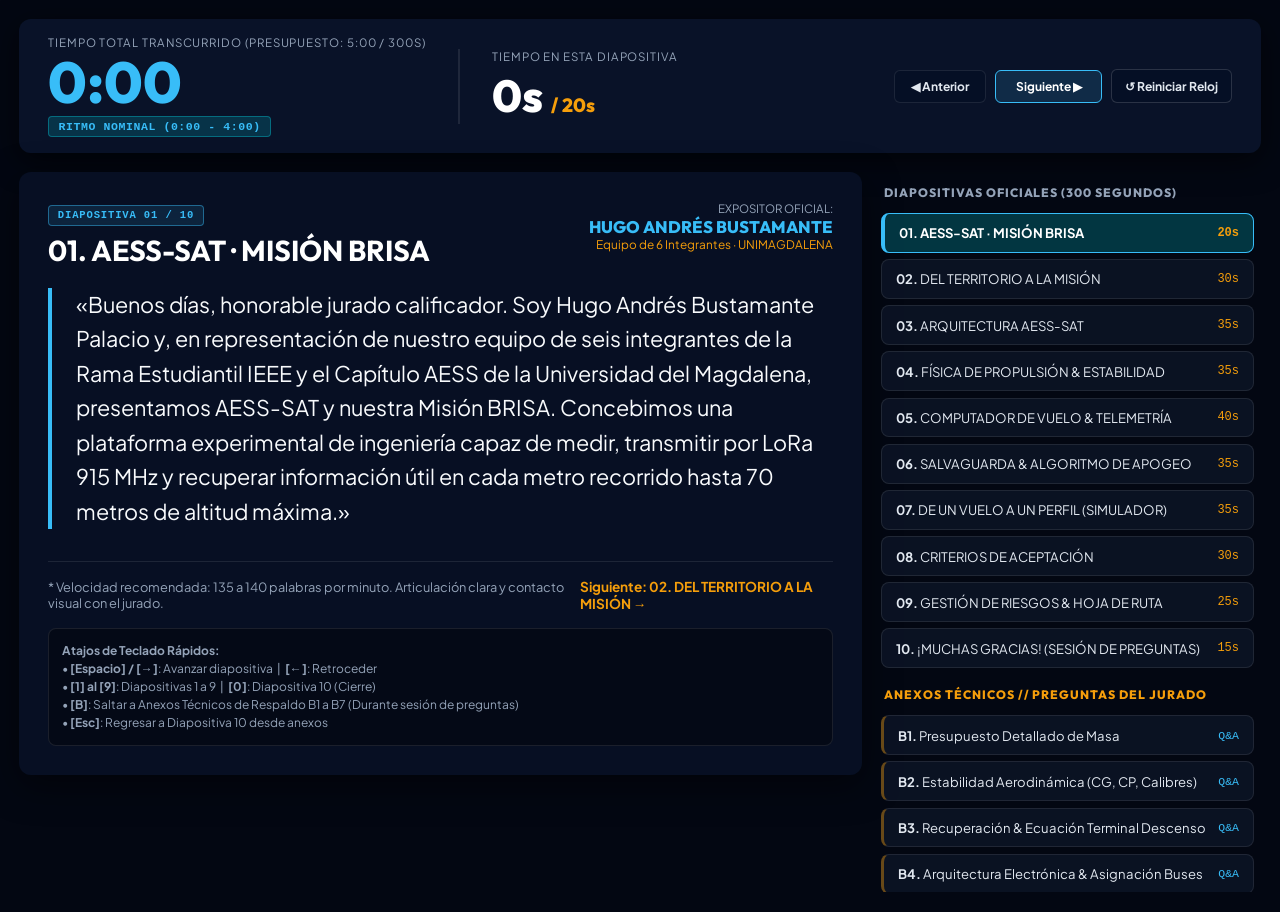
==== presentador.html @ c4eed1f4 "v1" ====
<!DOCTYPE html>
<html lang="es">
<head>
  <meta charset="UTF-8">
  <meta name="viewport" content="width=device-width, initial-scale=1.0">
  <title>AESS-SAT · Consola del Expositor (Hugo Andrés Bustamante)</title>
  <link rel="stylesheet" href="css/style.css">
  <style>
    body {
      background: #030712;
      color: #ffffff;
      overflow-y: auto;
      padding: 1.2rem;
      user-select: text;
    }
    .presenter-container {
      max-width: 1440px;
      margin: 0 auto;
      display: flex;
      flex-direction: column;
      gap: 1.2rem;
    }
    .timer-dashboard {
      display: flex;
      gap: 2rem;
      align-items: center;
      background: rgba(10, 20, 42, 0.95);
      border: 1px solid var(--border-card);
      border-radius: 12px;
      padding: 1rem 1.8rem;
      box-shadow: 0 8px 30px rgba(0, 0, 0, 0.6);
    }
    .big-clock {
      font-family: var(--font-title);
      font-size: 3.6rem;
      font-weight: 800;
      line-height: 1;
      color: var(--accent-cyan);
      transition: color 0.3s ease;
    }
    .clock-label {
      font-size: 0.72rem;
      color: var(--text-muted);
      text-transform: uppercase;
      letter-spacing: 0.08em;
      margin-bottom: 0.2rem;
    }
    .slide-timer-box {
      border-left: 2px solid var(--border-subtle);
      padding-left: 2rem;
    }
    .stage-status-badge {
      display: inline-block;
      font-family: var(--font-mono);
      font-size: 0.72rem;
      font-weight: 800;
      padding: 0.2rem 0.6rem;
      border-radius: 4px;
      margin-top: 0.3rem;
      text-transform: uppercase;
      letter-spacing: 0.05em;
    }
    .stage-status-badge.nominal {
      background: rgba(0, 240, 255, 0.15);
      color: var(--accent-cyan);
      border: 1px solid rgba(0, 240, 255, 0.3);
    }
    .stage-status-badge.warning {
      background: rgba(245, 158, 11, 0.15);
      color: var(--accent-gold);
      border: 1px solid rgba(245, 158, 11, 0.3);
    }
    .stage-status-badge.alert {
      background: rgba(249, 115, 22, 0.2);
      color: var(--accent-orange);
      border: 1px solid rgba(249, 115, 22, 0.4);
    }
    .stage-status-badge.overtime {
      background: rgba(239, 68, 68, 0.25);
      color: var(--accent-red);
      border: 1px solid var(--accent-red);
      animation: pulseAlert 1s infinite alternate;
    }
    @keyframes pulseAlert {
      from { opacity: 0.7; }
      to { opacity: 1; transform: scale(1.02); }
    }
    .presenter-grid {
      display: grid;
      grid-template-columns: 1fr 380px;
      gap: 1.2rem;
      align-items: start;
    }
    .script-card {
      background: rgba(8, 16, 36, 0.96);
      border: 1px solid var(--border-card);
      border-radius: 12px;
      padding: 1.8rem;
      box-shadow: 0 10px 35px rgba(0, 0, 0, 0.5);
    }
    .script-text {
      font-size: 1.35rem;
      line-height: 1.6;
      color: #f8fafc;
      margin-top: 1.2rem;
      border-left: 4px solid var(--accent-cyan);
      padding-left: 1.5rem;
      font-style: normal;
    }
    .script-text strong {
      color: var(--accent-cyan);
    }
    .sidebar-section-title {
      font-family: var(--font-title);
      font-size: 0.76rem;
      font-weight: 800;
      color: var(--text-muted);
      text-transform: uppercase;
      letter-spacing: 0.08em;
      margin: 0.8rem 0 0.4rem 0.2rem;
    }
    .slide-nav-sidebar {
      display: flex;
      flex-direction: column;
      gap: 0.4rem;
      max-height: calc(100vh - 180px);
      overflow-y: auto;
      padding-right: 0.4rem;
    }
    .slide-jump-btn {
      display: flex;
      align-items: center;
      justify-content: space-between;
      padding: 0.65rem 0.9rem;
      background: rgba(15, 23, 42, 0.7);
      border: 1px solid var(--border-subtle);
      border-radius: 8px;
      color: var(--text-secondary);
      cursor: pointer;
      text-align: left;
      font-family: var(--font-body);
      font-size: 0.82rem;
      transition: all 0.2s ease;
    }
    .slide-jump-btn:hover {
      background: rgba(0, 240, 255, 0.12);
      border-color: var(--accent-cyan);
      color: #ffffff;
    }
    .slide-jump-btn.active {
      background: rgba(0, 240, 255, 0.2);
      border-color: var(--accent-cyan);
      color: #ffffff;
      font-weight: bold;
      border-left: 4px solid var(--accent-cyan);
    }
    .slide-jump-btn.backup-btn {
      border-left: 3px solid rgba(245, 158, 11, 0.4);
    }
    .slide-jump-btn.backup-btn.active {
      border-color: var(--accent-gold);
      border-left: 4px solid var(--accent-gold);
      background: rgba(245, 158, 11, 0.15);
    }
    .cheat-sheet-box {
      margin-top: 1rem;
      padding: 0.8rem;
      background: rgba(0, 0, 0, 0.35);
      border: 1px solid var(--border-subtle);
      border-radius: 8px;
      font-size: 0.75rem;
      color: var(--text-muted);
      line-height: 1.5;
    }
  </style>
</head>
<body>

  <div class="presenter-container">
    <!-- PANEL MAESTRO DE CONTROL Y CRONÓMETRO -->
    <div class="timer-dashboard">
      <div>
        <div class="clock-label">TIEMPO TOTAL TRANSCURRIDO (PRESUPUESTO: 5:00 / 300s)</div>
        <div class="big-clock" id="pres-total-time">0:00</div>
        <div class="stage-status-badge nominal" id="pres-stage-badge">RITMO NOMINAL (0:00 - 4:00)</div>
      </div>

      <div class="slide-timer-box">
        <div class="clock-label">TIEMPO EN ESTA DIAPOSITIVA</div>
        <div style="font-family: var(--font-title); font-size: 2.8rem; font-weight: 800; color: #ffffff;" id="pres-slide-time">
          0s <span style="font-size: 1.2rem; color: var(--accent-gold);" id="pres-slide-budget">/ 20s</span>
        </div>
      </div>

      <div style="margin-left: auto; display: flex; gap: 0.6rem; align-items: center;">
        <button class="action-btn" id="pres-prev-btn" style="padding: 0.5rem 1rem;">◀ Anterior</button>
        <button class="action-btn active" id="pres-next-btn" style="padding: 0.5rem 1.2rem;">Siguiente ▶</button>
        <button class="action-btn" id="pres-reset-timer" style="padding: 0.5rem 0.8rem; font-size: 0.76rem; border-color: rgba(255,255,255,0.15);">↺ Reiniciar Reloj</button>
      </div>
    </div>

    <!-- CUERPO PRINCIPAL: GUION + NAVEGACIÓN -->
    <div class="presenter-grid">
      <!-- Tarjeta del Guion Oral -->
      <div class="script-card">
        <div style="display: flex; justify-content: space-between; align-items: flex-start;">
          <div>
            <span class="status-badge goal" id="pres-slide-badge">DIAPOSITIVA 01 / 10</span>
            <h2 style="font-family: var(--font-title); font-size: 1.8rem; color: #ffffff; margin-top: 0.4rem; text-transform: uppercase;" id="pres-slide-title">
              01. AESS-SAT · MISIÓN BRISA
            </h2>
          </div>
          <div style="text-align: right;">
            <div style="font-size: 0.72rem; color: var(--text-muted); text-transform: uppercase;">EXPOSITOR OFICIAL:</div>
            <div style="font-family: var(--font-title); font-size: 1.05rem; font-weight: 800; color: var(--accent-cyan);">HUGO ANDRÉS BUSTAMANTE</div>
            <div style="font-size: 0.74rem; color: var(--accent-gold);">Equipo de 6 Integrantes · UNIMAGDALENA</div>
          </div>
        </div>

        <div class="script-text" id="pres-script-text">
          Cargando guion oral de sustentación...
        </div>

        <div style="margin-top: 2rem; padding-top: 1rem; border-top: 1px solid var(--border-subtle); display: flex; justify-content: space-between; align-items: center;">
          <span style="font-size: 0.8rem; color: var(--text-muted);">
            * Velocidad recomendada: 135 a 140 palabras por minuto. Articulación clara y contacto visual con el jurado.
          </span>
          <span style="color: var(--accent-gold); font-size: 0.85rem; font-weight: 700;" id="pres-transition-hint">
            Siguiente: 02. DEL TERRITORIO A LA MISIÓN →
          </span>
        </div>

        <div class="cheat-sheet-box">
          <strong>Atajos de Teclado Rápidos:</strong><br>
          • <strong>[Espacio] / [→]</strong>: Avanzar diapositiva &nbsp;|&nbsp; <strong>[←]</strong>: Retroceder<br>
          • <strong>[1] al [9]</strong>: Diapositivas 1 a 9 &nbsp;|&nbsp; <strong>[0]</strong>: Diapositiva 10 (Cierre)<br>
          • <strong>[B]</strong>: Saltar a Anexos Técnicos de Respaldo B1 a B7 (Durante sesión de preguntas)<br>
          • <strong>[Esc]</strong>: Regresar a Diapositiva 10 desde anexos
        </div>
      </div>

      <!-- Barra Lateral de Salto Rápido -->
      <div class="slide-nav-sidebar" id="pres-slide-list">
        <!-- Poblado dinámicamente con las 10 diapositivas y los 7 respaldos -->
      </div>
    </div>
  </div>

  <script src="js/presentador.js"></script>
</body>
</html>
---- css/style.css ----
@import url('fonts.css');

/* ══════════════════════════════════════════════════════════════════════
   AESS-SAT · MISIÓN BRISA // HIDROCHALLENGE COLOMBIA 2026
   SISTEMA DE DISEÑO AEROESPACIAL PREMIUM · CONTROL DE MISIÓN SAMARIO
   ══════════════════════════════════════════════════════════════════════ */

:root {
  /* Tipografía */
  --font-title: 'Outfit', sans-serif;
  --font-body: 'Plus Jakarta Sans', sans-serif;
  --font-mono: 'Consolas', 'Courier New', monospace;

  /* Paleta Aeroespacial Samaria Refinada */
  --bg-dark: #030712;         /* Azul marino casi negro profundo */
  --bg-space: #040c1a;        /* Fondo espacial complementario */
  --bg-ocean: #06152d;        /* Océano caribe profundo */

  /* Glassmorphism Aeroespacial Sobrio (Sin resplandor excesivo) */
  --bg-card: rgba(6, 16, 36, 0.65);
  --bg-card-hover: rgba(8, 24, 52, 0.82);
  --bg-card-solid: rgba(4, 12, 28, 0.94);
  --bg-card-subtle: rgba(255, 255, 255, 0.03);

  /* Jerarquía Cromática Semántica Estricta */
  --accent-cyan: #38BDF8;     /* Tecnología, datos, mediciones, instrumentación */
  --accent-gold: #F59E0B;     /* Misión, energía, límites, hitos */
  --accent-amber: #FBBF24;    /* Cálido caribeño complementario */
  --accent-green: #10B981;    /* Estados validados, mediciones confirmadas, operativo */
  --accent-red: #EF4444;      /* Alertas críticas, riesgo de masa, límites excedidos */

  /* Textos */
  --text-primary: #FFFFFF;
  --text-secondary: #E2E8F0;
  --text-muted: #94A3B8;

  /* Bordes y Separadores Finos */
  --border-subtle: rgba(255, 255, 255, 0.09);
  --border-cyan: rgba(56, 189, 248, 0.22);
  --border-gold: rgba(245, 158, 11, 0.28);
  --border-green: rgba(16, 185, 129, 0.3);
  --border-red: rgba(239, 68, 68, 0.35);

  /* Sombras y Contraste Profesional */
  --card-shadow: 0 10px 30px rgba(0, 0, 0, 0.55);
  --text-shadow-clean: 0 2px 5px rgba(0, 0, 0, 0.85);

  /* Transición estándar */
  --transition-smooth: all 0.25s cubic-bezier(0.16, 1, 0.3, 1);
}

/* ── RESET Y BASE ─────────────────────────────────────────────────── */
* {
  margin: 0;
  padding: 0;
  box-sizing: border-box;
}

html, body {
  width: 100%;
  height: 100%;
  overflow: hidden;
  background-color: var(--bg-dark);
  font-family: var(--font-body);
  color: var(--text-primary);
  -webkit-font-smoothing: antialiased;
  user-select: none;
}

/* Canvas de viento / brisa marina en segundo plano */
#breezeCanvas {
  position: absolute;
  top: 0;
  left: 0;
  width: 100%;
  height: 100%;
  pointer-events: none;
  z-index: 2;
  opacity: 0.35;
}

/* ── CONTENEDOR MAESTRO 16:9 AUTO-AJUSTABLE ───────────────────────── */
.deck-container {
  position: relative;
  width: 100vw;
  height: 100vh;
  display: flex;
  flex-direction: column;
  justify-content: space-between;
  overflow: hidden;
}

/* ── BARRA SUPERIOR INSTITUCIONAL (MODO PROYECCIÓN ULTRA-LIMPIO) ── */
.top-header-bar {
  position: relative;
  z-index: 10;
  display: flex;
  justify-content: space-between;
  align-items: center;
  padding: clamp(0.4rem, 0.9vh, 0.65rem) clamp(1.4rem, 3vw, 3rem);
  background: linear-gradient(180deg, rgba(3, 7, 18, 0.92) 0%, rgba(3, 7, 18, 0.35) 100%);
  border-bottom: 1px solid var(--border-subtle);
  backdrop-filter: blur(10px);
}

.top-header-left {
  display: flex;
  align-items: center;
  gap: clamp(0.8rem, 1.5vw, 1.4rem);
}

.top-header-logos {
  display: flex;
  align-items: center;
  gap: clamp(14px, 1.2vw, 18px);
}

.top-header-logos img {
  height: clamp(34px, 3.8vh, 38px);
  width: auto;
  opacity: 0.92;
  filter: drop-shadow(0 2px 5px rgba(0, 0, 0, 0.7));
  transition: opacity 0.25s ease, transform 0.2s ease;
}

.top-header-logos img:hover {
  opacity: 1;
  transform: scale(1.04);
}

.top-brand {
  display: flex;
  align-items: center;
  gap: 0.6rem;
  font-family: var(--font-title);
  font-size: clamp(0.78rem, 1vw, 0.9rem);
  letter-spacing: 0.12em;
  text-transform: uppercase;
}

.brand-uni {
  font-weight: 800;
  color: #ffffff;
}

.brand-sep {
  color: var(--accent-gold);
  font-weight: 700;
}

.brand-sub {
  color: var(--accent-cyan);
  font-weight: 700;
}

.top-coord {
  margin-left: 0.8rem;
  font-family: var(--font-mono);
  font-size: 0.68rem;
  color: var(--text-muted);
  letter-spacing: 0.08em;
  padding: 0.15rem 0.45rem;
  border-radius: 4px;
  background: rgba(255, 255, 255, 0.04);
  border: 1px solid rgba(255, 255, 255, 0.06);
}

.top-slide-tracker {
  display: flex;
  align-items: center;
  gap: 0.8rem;
}

.slide-number-display {
  font-family: var(--font-title);
  font-size: clamp(1.05rem, 1.4vw, 1.35rem);
  font-weight: 800;
  letter-spacing: 0.08em;
  color: #ffffff;
  display: flex;
  align-items: center;
  gap: 0.25rem;
}

.slide-number-display #current-slide-num {
  color: var(--accent-cyan);
}

.slide-number-display .tracker-total {
  color: var(--text-muted);
  font-weight: 500;
}

/* Herramientas del orador: ultra discretas en proyección ante el jurado */
.top-controls {
  display: flex;
  align-items: center;
  gap: 0.4rem;
  opacity: 0.18;
  transition: opacity 0.25s ease;
}

.top-controls:hover, .top-controls.active {
  opacity: 1;
}

/* Temporizador Maestro 300s (Expositor) */
.timer-pill {
  display: flex;
  align-items: center;
  gap: 0.4rem;
  padding: 0.2rem 0.65rem;
  background: rgba(4, 15, 36, 0.85);
  border: 1px solid var(--border-cyan);
  border-radius: 16px;
  font-family: var(--font-mono);
  font-size: 0.78rem;
  font-weight: 700;
  color: var(--accent-cyan);
  cursor: pointer;
  transition: var(--transition-smooth);
}

.timer-pill.running {
  border-color: var(--accent-gold);
  color: #ffffff;
}

.timer-pill.warning {
  border-color: var(--accent-red);
  color: var(--accent-red);
}

.action-btn {
  background: rgba(4, 15, 36, 0.75);
  border: 1px solid var(--border-subtle);
  border-radius: 6px;
  color: var(--text-secondary);
  padding: 0.25rem 0.6rem;
  font-family: var(--font-body);
  font-size: 0.75rem;
  font-weight: 700;
  cursor: pointer;
  display: flex;
  align-items: center;
  gap: 0.35rem;
  transition: var(--transition-smooth);
}

.action-btn:hover, .action-btn.active {
  background: rgba(56, 189, 248, 0.15);
  border-color: var(--accent-cyan);
  color: #ffffff;
}

/* ── VIEWPORT DE DIAPOSITIVAS (AJUSTE PRECISO SIN OVERFLOW) ───────── */
.presentation-viewport {
  position: relative;
  flex: 1;
  width: 100%;
  min-height: 0;
  overflow: hidden;
}

.slide {
  position: absolute;
  top: 0;
  left: 0;
  width: 100%;
  height: 100%;
  padding: clamp(0.7rem, 1.8vh, 1.4rem) clamp(1.5rem, 3.2vw, 3.6rem);
  display: none;
  flex-direction: column;
  justify-content: flex-start;
  gap: clamp(0.5rem, 1.4vh, 1rem);
  opacity: 0;
  pointer-events: none;
  z-index: 3;
  overflow: hidden;
}

.slide.active {
  display: flex;
  opacity: 1;
  pointer-events: auto;
  z-index: 5;
  animation: slideFadeIn 0.3s cubic-bezier(0.16, 1, 0.3, 1) forwards;
}

@keyframes slideFadeIn {
  from {
    opacity: 0;
    transform: translateY(6px);
  }
  to {
    opacity: 1;
    transform: translateY(0);
  }
}

/* ── CAPAS DE VIDEO Y FONDOS (CONTROL JERÁRQUICO) ─────────────────── */
.slide-bg-container {
  position: absolute;
  top: 0;
  left: 0;
  width: 100%;
  height: 100%;
  z-index: 1;
  overflow: hidden;
}

.slide-video {
  width: 100%;
  height: 100%;
  object-fit: cover;
  /* Slides 1, 2, 10: Video cinematográfico visible */
  opacity: 0.85;
  filter: contrast(1.08) saturate(1.15) brightness(0.9);
  transition: opacity 0.5s ease;
}

.slide-overlay {
  position: absolute;
  top: 0;
  left: 0;
  width: 100%;
  height: 100%;
  background: radial-gradient(circle at center, transparent 35%, rgba(3, 7, 18, 0.6) 100%),
              linear-gradient(180deg, rgba(3, 7, 18, 0.75) 0%, transparent 20%, transparent 80%, rgba(3, 7, 18, 0.9) 100%);
  pointer-events: none;
}

/* Slides técnicas (3-9): fondo oscurecido para máxima legibilidad en proyector */
.slide.technical-slide .slide-video {
  opacity: 0.35;
  filter: contrast(1.05) brightness(0.65) saturate(0.85);
}

.slide.technical-slide .slide-overlay {
  background: radial-gradient(circle at center, rgba(3, 7, 18, 0.55) 0%, rgba(3, 7, 18, 0.94) 100%),
              linear-gradient(180deg, rgba(3, 7, 18, 0.85) 0%, transparent 18%, transparent 80%, rgba(3, 7, 18, 0.95) 100%);
}

/* ── CABECERA DE CADA DIAPOSITIVA (LIMPIA & CONTUNDENTE) ─────────── */
.slide-header {
  position: relative;
  z-index: 4;
  flex-shrink: 0;
}

.slide-category-tag {
  font-family: var(--font-body);
  font-size: clamp(0.7rem, 0.85vw, 0.78rem);
  font-weight: 800;
  letter-spacing: 0.16em;
  text-transform: uppercase;
  color: var(--accent-cyan);
  display: flex;
  align-items: center;
  gap: 0.5rem;
  margin-bottom: 0.15rem;
  text-shadow: var(--text-shadow-clean);
}

.slide-category-tag::before {
  content: '';
  display: inline-block;
  width: 12px;
  height: 2px;
  background: var(--accent-cyan);
}

.slide-title-hero {
  font-family: var(--font-title);
  font-size: clamp(1.9rem, 3.2vw, 3rem);
  font-weight: 900;
  text-transform: uppercase;
  letter-spacing: -0.01em;
  line-height: 1.05;
  color: #ffffff;
  margin-bottom: 0.2rem;
  text-shadow: var(--text-shadow-clean);
}

.slide-title-hero .highlight-cyan {
  color: var(--accent-cyan);
}

.slide-title-hero .highlight-gold {
  color: var(--accent-gold);
}

.slide-subtitle-clean {
  font-size: clamp(0.85rem, 1.1vw, 1rem);
  color: var(--text-secondary);
  font-weight: 500;
  max-width: 950px;
  line-height: 1.35;
  text-shadow: var(--text-shadow-clean);
}

/* ── SISTEMA DE TARJETAS AEROESPACIALES LIMPIAS ───────────────────── */
.samaria-card, .aero-card {
  background: var(--bg-card);
  border: 1px solid var(--border-subtle);
  border-radius: 12px;
  padding: clamp(0.7rem, 1.5vh, 1.3rem) clamp(0.9rem, 1.6vw, 1.4rem);
  backdrop-filter: blur(14px);
  -webkit-backdrop-filter: blur(14px);
  box-shadow: var(--card-shadow);
  transition: var(--transition-smooth);
  position: relative;
}

.samaria-card:hover, .aero-card:hover {
  background: var(--bg-card-hover);
  border-color: var(--border-cyan);
}

.samaria-card.gold-border, .aero-card.gold-border {
  border-color: var(--border-gold);
}

.samaria-card.gold-border:hover, .aero-card.gold-border:hover {
  border-color: var(--accent-gold);
}

/* ── MÉTRICAS COLOSALES ───────────────────────────────────────────── */
.giant-metric-box {
  display: flex;
  flex-direction: column;
}

.giant-metric-num {
  font-family: var(--font-title);
  font-size: clamp(2rem, 3.4vw, 3.6rem);
  font-weight: 900;
  line-height: 1;
  letter-spacing: -0.02em;
  color: #ffffff;
  text-shadow: var(--text-shadow-clean);
}

.giant-metric-num.cyan {
  color: var(--accent-cyan);
}

.giant-metric-num.gold {
  color: var(--accent-gold);
}

.giant-metric-label {
  font-family: var(--font-body);
  font-size: clamp(0.72rem, 0.85vw, 0.8rem);
  font-weight: 800;
  letter-spacing: 0.08em;
  text-transform: uppercase;
  color: var(--text-muted);
  margin-top: 0.2rem;
  text-shadow: var(--text-shadow-clean);
}

.giant-metric-sub {
  font-size: clamp(0.68rem, 0.8vw, 0.76rem);
  color: var(--text-secondary);
  margin-top: 0.1rem;
  text-shadow: var(--text-shadow-clean);
}

/* ── SISTEMA GLOBAL DE ESTADOS DE DATOS (SEMÁFORO DE INGENIERÍA) ─── */
.status-badge {
  display: inline-flex;
  align-items: center;
  gap: 0.35rem;
  padding: 0.2rem 0.55rem;
  border-radius: 4px;
  font-family: var(--font-mono);
  font-size: clamp(0.66rem, 0.76vw, 0.74rem);
  font-weight: 700;
  letter-spacing: 0.08em;
  text-transform: uppercase;
  backdrop-filter: blur(8px);
  line-height: 1.2;
}

/* [ OBJETIVO ] */
.status-badge.goal {
  background: rgba(56, 189, 248, 0.12);
  color: #38bdf8;
  border: 1px solid rgba(56, 189, 248, 0.45);
}

/* [ MEDIDO ] / [ VALIDADO ] */
.status-badge.measured, .status-badge.validated {
  background: rgba(16, 185, 129, 0.15);
  color: #34d399;
  border: 1px solid rgba(16, 185, 129, 0.5);
}

/* [ LÍMITE ] */
.status-badge.limit {
  background: rgba(245, 158, 11, 0.15);
  color: #fbbf24;
  border: 1px solid rgba(245, 158, 11, 0.5);
}

/* [ SIMULACIÓN ] / [ DATOS SINTÉTICOS ] */
.status-badge.simulated {
  background: rgba(56, 189, 248, 0.08);
  color: #7dd3fc;
  border: 1px dashed rgba(56, 189, 248, 0.5);
}

/* [ PENDIENTE DE ENSAYO ] / [ PENDIENTE DE VALIDACIÓN ] */
.status-badge.pending {
  background: rgba(148, 163, 184, 0.12);
  color: #cbd5e1;
  border: 1px solid rgba(148, 163, 184, 0.35);
}

/* [ MARGEN CRÍTICO ] / [ RIESGO ] */
.status-badge.risk {
  background: rgba(239, 68, 68, 0.18);
  color: #fca5a5;
  border: 1px solid rgba(239, 68, 68, 0.55);
}

/* Retrocompatibilidad con badge-samario */
.badge-samario {
  display: inline-flex;
  align-items: center;
  gap: 0.35rem;
  padding: 0.2rem 0.55rem;
  border-radius: 4px;
  font-family: var(--font-mono);
  font-size: clamp(0.66rem, 0.76vw, 0.74rem);
  font-weight: 700;
  letter-spacing: 0.08em;
  text-transform: uppercase;
  background: rgba(56, 189, 248, 0.12);
  color: var(--accent-cyan);
  border: 1px solid rgba(56, 189, 248, 0.35);
  backdrop-filter: blur(6px);
}

.badge-samario.gold {
  background: rgba(245, 158, 11, 0.14);
  color: var(--accent-gold);
  border-color: rgba(245, 158, 11, 0.4);
}

.badge-samario.red {
  background: rgba(239, 68, 68, 0.18);
  color: #fca5a5;
  border-color: rgba(239, 68, 68, 0.5);
}

.badge-samario.green {
  background: rgba(16, 185, 129, 0.18);
  color: #6ee7b7;
  border-color: rgba(16, 185, 129, 0.5);
}

/* ══════════════════════════════════════════════════════════════════════
   INTERACTIVIDAD: DESPIECE DEL COHETE (EXPLODED VIEW - SLIDE 3)
   ══════════════════════════════════════════════════════════════════════ */
.exploded-view-container {
  position: relative;
  z-index: 4;
  display: grid;
  grid-template-columns: 1fr 1.25fr;
  gap: clamp(1rem, 2vw, 2rem);
  align-items: center;
  flex: 1;
  min-height: 0;
}

.rocket-stage-stack {
  position: relative;
  display: flex;
  flex-direction: column;
  align-items: center;
  justify-content: center;
  gap: clamp(0.3rem, 0.8vh, 0.5rem);
  height: 100%;
  padding: 0.5rem 0;
  transition: gap 0.35s cubic-bezier(0.16, 1, 0.3, 1);
}

.rocket-stage-stack.expanded {
  gap: clamp(0.7rem, 1.6vh, 1.2rem);
}

.stage-part {
  cursor: pointer;
  transition: var(--transition-smooth);
  position: relative;
  display: flex;
  align-items: center;
  justify-content: center;
}

.stage-part svg {
  filter: drop-shadow(0 3px 6px rgba(0, 0, 0, 0.6));
  transition: var(--transition-smooth);
}

.stage-part:hover svg, .stage-part.active svg {
  filter: drop-shadow(0 0 10px rgba(56, 189, 248, 0.5));
  transform: scale(1.03);
}

.stage-label-tag {
  position: absolute;
  left: calc(100% + 15px);
  white-space: nowrap;
  font-family: var(--font-title);
  font-size: clamp(0.75rem, 0.9vw, 0.85rem);
  font-weight: 800;
  text-transform: uppercase;
  letter-spacing: 0.08em;
  color: var(--text-secondary);
  opacity: 0.8;
  transition: var(--transition-smooth);
  text-shadow: var(--text-shadow-clean);
}

.stage-part:hover .stage-label-tag, .stage-part.active .stage-label-tag {
  color: var(--accent-cyan);
  opacity: 1;
  transform: translateX(4px);
}

/* ══════════════════════════════════════════════════════════════════════
   INTERACTIVIDAD: DIAGRAMA DE ARQUITECTURA (SLIDE 5)
   ══════════════════════════════════════════════════════════════════════ */
.arch-diagram-grid {
  display: grid;
  grid-template-columns: 1.15fr 0.85fr;
  gap: clamp(1rem, 2vw, 2rem);
  align-items: stretch;
  flex: 1;
  min-height: 0;
  z-index: 4;
}

.arch-core-box {
  background: linear-gradient(135deg, rgba(8, 28, 62, 0.8) 0%, rgba(4, 15, 36, 0.9) 100%);
  border: 1.5px solid var(--border-cyan);
  border-radius: 12px;
  padding: 0.9rem 1.2rem;
  margin-bottom: 0.8rem;
  display: flex;
  justify-content: space-between;
  align-items: center;
}

.arch-peripherals-grid {
  display: grid;
  grid-template-columns: repeat(2, 1fr);
  gap: 0.6rem;
}

.arch-sensor-card {
  background: rgba(6, 16, 36, 0.65);
  border: 1px solid var(--border-subtle);
  border-radius: 8px;
  padding: 0.65rem 0.85rem;
  cursor: pointer;
  transition: var(--transition-smooth);
  text-align: left;
}

.arch-sensor-card:hover, .arch-sensor-card.active {
  background: rgba(10, 28, 62, 0.85);
  border-color: var(--accent-cyan);
  transform: translateY(-2px);
}

.arch-bus-pill {
  font-family: var(--font-mono);
  font-size: 0.65rem;
  font-weight: 700;
  color: var(--accent-gold);
  letter-spacing: 0.06em;
}

/* ══════════════════════════════════════════════════════════════════════
   INTERACTIVIDAD: FLUJO LINEAL DE APOGEO (SLIDE 6)
   ══════════════════════════════════════════════════════════════════════ */
.apogee-flow-chain {
  display: flex;
  flex-direction: column;
  gap: 0.45rem;
}

.apogee-step-node {
  background: rgba(4, 15, 36, 0.65);
  border: 1px solid var(--border-subtle);
  border-left: 4px solid var(--text-muted);
  border-radius: 8px;
  padding: 0.55rem 0.9rem;
  display: flex;
  justify-content: space-between;
  align-items: center;
  transition: var(--transition-smooth);
}

.apogee-step-node.active-step {
  border-left-color: var(--accent-cyan);
  background: rgba(8, 28, 62, 0.8);
}

.apogee-step-node.active-step.gold {
  border-left-color: var(--accent-gold);
}

.apogee-step-node.active-step.green {
  border-left-color: var(--accent-green);
}

/* ══════════════════════════════════════════════════════════════════════
   INTERACTIVIDAD: SIMULADOR DE MISIÓN HUD (SLIDE 7)
   ══════════════════════════════════════════════════════════════════════ */
.flight-sim-wrapper {
  position: relative;
  z-index: 4;
  display: grid;
  grid-template-columns: clamp(150px, 14vw, 190px) 1fr clamp(200px, 19vw, 260px);
  gap: clamp(0.8rem, 1.6vw, 1.4rem);
  flex: 1;
  min-height: 0;
  align-items: stretch;
}

.sim-controls-strip {
  position: relative;
  z-index: 4;
  display: flex;
  align-items: center;
  gap: 0.8rem;
  background: var(--bg-card);
  border: 1px solid var(--border-subtle);
  border-radius: 10px;
  padding: 0.4rem 0.9rem;
  backdrop-filter: blur(12px);
  flex-shrink: 0;
}

.sim-play-btn {
  background: var(--accent-cyan);
  color: #030814;
  border: none;
  border-radius: 6px;
  padding: 0.35rem 0.85rem;
  font-family: var(--font-title);
  font-weight: 900;
  font-size: 0.82rem;
  cursor: pointer;
  display: flex;
  align-items: center;
  gap: 0.35rem;
  transition: var(--transition-smooth);
}

.sim-play-btn:hover {
  background: #ffffff;
}

.sim-slider-container {
  flex: 1;
  display: flex;
  align-items: center;
  gap: 0.8rem;
}

.sim-time-slider {
  flex: 1;
  -webkit-appearance: none;
  height: 5px;
  border-radius: 3px;
  background: rgba(255, 255, 255, 0.2);
  outline: none;
  cursor: pointer;
}

.sim-time-slider::-webkit-slider-thumb {
  -webkit-appearance: none;
  width: 16px;
  height: 16px;
  border-radius: 50%;
  background: var(--accent-gold);
  cursor: pointer;
  transition: transform 0.15s ease;
}

.sim-time-slider::-webkit-slider-thumb:hover {
  transform: scale(1.25);
}

.sim-time-clock {
  font-family: var(--font-mono);
  font-size: 0.95rem;
  font-weight: 800;
  color: var(--accent-gold);
  min-width: 50px;
}

/* Columna Izquierda: Pista de Vuelo Vertical Dinámica */
.vertical-flight-track {
  background: var(--bg-card);
  border: 1px solid var(--border-subtle);
  border-radius: 10px;
  position: relative;
  overflow: hidden;
  display: flex;
  flex-direction: column;
  justify-content: space-between;
  padding: 0.7rem;
  backdrop-filter: blur(12px);
}

.track-axis {
  position: absolute;
  top: 15px;
  bottom: 15px;
  left: 50%;
  width: 2px;
  background: linear-gradient(180deg, var(--accent-gold) 0%, var(--accent-cyan) 60%, rgba(255,255,255,0.1) 100%);
  transform: translateX(-50%);
}

.track-marker {
  position: absolute;
  left: 8px;
  font-size: 0.7rem;
  color: var(--text-muted);
  font-family: var(--font-mono);
  font-weight: 700;
}

.sim-rocket-sprite {
  position: absolute;
  left: 50%;
  transform: translate(-50%, 50%);
  bottom: 20px;
  transition: bottom 0.05s linear;
  z-index: 5;
  display: flex;
  flex-direction: column;
  align-items: center;
}

/* Columna Derecha: HUD Gauges de Cabina */
.hud-gauges-col {
  display: flex;
  flex-direction: column;
  gap: 0.6rem;
  justify-content: space-between;
}

.hud-gauge-card {
  background: var(--bg-card);
  border: 1px solid var(--border-subtle);
  border-radius: 10px;
  padding: 0.65rem 0.9rem;
  display: flex;
  flex-direction: column;
  backdrop-filter: blur(12px);
}

.hud-gauge-title {
  font-size: 0.7rem;
  font-weight: 800;
  letter-spacing: 0.08em;
  text-transform: uppercase;
  color: var(--text-muted);
}

.hud-gauge-value {
  font-family: var(--font-title);
  font-size: clamp(1.6rem, 2.2vw, 2rem);
  font-weight: 900;
  color: #ffffff;
  line-height: 1.05;
  margin: 0.15rem 0;
}

.hud-bar-track {
  width: 100%;
  height: 4px;
  background: rgba(255, 255, 255, 0.15);
  border-radius: 2px;
  overflow: hidden;
  margin-top: 0.2rem;
}

.hud-bar-fill {
  height: 100%;
  background: var(--accent-cyan);
  width: 0%;
  transition: width 0.1s linear, background-color 0.2s ease;
}

/* ══════════════════════════════════════════════════════════════════════
   CRITERIOS DE ACEPTACIÓN (SLIDE 8)
   ══════════════════════════════════════════════════════════════════════ */
.criteria-grid-5 {
  display: grid;
  grid-template-columns: repeat(5, 1fr);
  gap: 0.75rem;
  align-items: stretch;
  flex: 1;
  min-height: 0;
  z-index: 4;
}

.criteria-card {
  background: var(--bg-card);
  border: 1px solid var(--border-subtle);
  border-radius: 12px;
  padding: 0.85rem 0.85rem;
  display: flex;
  flex-direction: column;
  justify-content: space-between;
  transition: var(--transition-smooth);
}

.criteria-card:hover {
  background: var(--bg-card-hover);
  border-color: var(--border-cyan);
}

.criteria-cat-num {
  font-family: var(--font-mono);
  font-size: 0.65rem;
  font-weight: 800;
  color: var(--accent-gold);
  letter-spacing: 0.1em;
}

.criteria-title {
  font-family: var(--font-title);
  font-size: clamp(0.9rem, 1.1vw, 1.05rem);
  font-weight: 800;
  color: #ffffff;
  margin: 0.2rem 0 0.4rem 0;
  line-height: 1.2;
}

.criteria-value-box {
  margin: 0.35rem 0;
}

.criteria-val {
  font-family: var(--font-title);
  font-size: clamp(1.3rem, 1.8vw, 1.7rem);
  font-weight: 900;
  color: #ffffff;
  line-height: 1.1;
}

.criteria-status-box {
  border-top: 1px solid var(--border-subtle);
  padding-top: 0.5rem;
  margin-top: 0.5rem;
}

/* ══════════════════════════════════════════════════════════════════════
   RIESGOS Y SIGUIENTE ITERACIÓN (SLIDE 9)
   ══════════════════════════════════════════════════════════════════════ */
.risk-row {
  background: rgba(4, 15, 36, 0.65);
  border-left: 3px solid var(--accent-cyan);
  border-radius: 8px;
  padding: 0.65rem 0.85rem;
  margin-bottom: 0.45rem;
}

.risk-row.critical {
  border-left-color: var(--accent-red);
}

.risk-row.instrumental {
  border-left-color: var(--accent-gold);
}

/* ══════════════════════════════════════════════════════════════════════
   BARRA INFERIOR INSTITUCIONAL (MODO PROYECCIÓN)
   ══════════════════════════════════════════════════════════════════════ */
.bottom-footer-bar {
  position: relative;
  z-index: 10;
  display: flex;
  justify-content: space-between;
  align-items: center;
  padding: clamp(0.35rem, 0.7vh, 0.55rem) clamp(1.4rem, 3vw, 3rem);
  background: linear-gradient(0deg, rgba(3, 7, 18, 0.95) 0%, rgba(3, 7, 18, 0.2) 100%);
  border-top: 1px solid var(--border-subtle);
  backdrop-filter: blur(8px);
}

.footer-logos-strip {
  display: flex;
  align-items: center;
  gap: clamp(1rem, 2vw, 1.8rem);
}

.footer-logos-strip img {
  height: clamp(26px, 3vh, 30px);
  width: auto;
  opacity: 0.9;
  filter: drop-shadow(0 2px 4px rgba(0, 0, 0, 0.7));
  transition: opacity 0.25s ease;
}

.footer-logos-strip img:hover {
  opacity: 1;
}

.footer-brand-tag {
  font-family: var(--font-title);
  font-size: clamp(0.7rem, 0.85vw, 0.8rem);
  letter-spacing: 0.12em;
  text-transform: uppercase;
  color: var(--text-muted);
}

.footer-brand-tag strong {
  color: var(--accent-cyan);
}

/* Ocultar botones de navegación visual para el jurado (funciona por teclado y modo expositor) */
.footer-nav-controls {
  display: none;
}

/* ── CAJÓN DE GUION DEL ORADOR (DRAWER INLINE - TECLA N) ─────────── */
.notes-drawer {
  position: fixed;
  bottom: 0;
  left: 0;
  width: 100%;
  background: rgba(3, 7, 18, 0.96);
  border-top: 2px solid var(--accent-cyan);
  box-shadow: 0 -15px 40px rgba(0, 0, 0, 0.85);
  padding: 1.2rem 2.5rem;
  transform: translateY(120%);
  opacity: 0;
  pointer-events: none;
  transition: transform 0.35s cubic-bezier(0.16, 1, 0.3, 1), opacity 0.25s ease;
  z-index: 100;
  backdrop-filter: blur(25px);
}

.notes-drawer.open {
  transform: translateY(0);
  opacity: 1;
  pointer-events: auto;
}

.notes-header {
  display: flex;
  justify-content: space-between;
  align-items: center;
  margin-bottom: 0.5rem;
  font-family: var(--font-title);
  font-size: 0.85rem;
  font-weight: 800;
  letter-spacing: 0.1em;
  color: var(--accent-cyan);
}

.notes-content {
  font-size: clamp(1rem, 1.35vw, 1.18rem);
  line-height: 1.5;
  color: #f1f5f9;
  max-width: 1100px;
}

/* ── DIAPOSITIVAS DE RESPALDO (BACKUP SLIDES B1 - B7) ────────────── */
.slide.slide-backup {
  background: #030814;
}

.backup-pill-indicator {
  display: inline-flex;
  align-items: center;
  gap: 0.4rem;
  padding: 0.15rem 0.55rem;
  border-radius: 4px;
  background: rgba(245, 158, 11, 0.15);
  color: var(--accent-gold);
  border: 1px solid rgba(245, 158, 11, 0.45);
  font-family: var(--font-mono);
  font-size: 0.68rem;
  font-weight: 800;
  letter-spacing: 0.1em;
}

/* ── MÓDULO QR EN DIAPOSITIVA 10 ──────────────────────────────────── */
.slide10-qr-card {
  position: absolute;
  bottom: clamp(1rem, 2.5vh, 1.8rem);
  right: clamp(1.2rem, 3vw, 2.5rem);
  background: rgba(4, 10, 24, 0.88);
  border: 1px solid var(--border-cyan);
  border-radius: 12px;
  padding: 0.6rem 0.75rem;
  backdrop-filter: blur(12px);
  z-index: 10;
  box-shadow: 0 8px 24px rgba(0, 0, 0, 0.5), 0 0 15px rgba(56, 189, 248, 0.15);
  transition: transform 0.25s ease, border-color 0.25s ease, box-shadow 0.25s ease;
  text-decoration: none;
  display: flex;
  flex-direction: column;
  align-items: center;
}

.slide10-qr-card:hover {
  transform: translateY(-3px) scale(1.02);
  border-color: var(--accent-cyan);
  box-shadow: 0 12px 28px rgba(0, 0, 0, 0.6), 0 0 22px rgba(56, 189, 248, 0.35);
}

.slide10-qr-card .qr-img-box {
  background: #ffffff;
  padding: 5px;
  border-radius: 6px;
  display: flex;
  align-items: center;
  justify-content: center;
}

.slide10-qr-card .qr-img-box img {
  width: clamp(90px, 9vw, 115px);
  height: clamp(90px, 9vw, 115px);
  display: block;
}

/* ── THUMBNAIL DE ESQUEMÁTICO EN DIAPOSITIVA 05 ───────────────────── */
.schematic-thumb-card {
  margin-top: 0.5rem;
  background: rgba(3, 8, 20, 0.8);
  border: 1px solid var(--border-subtle);
  border-radius: 8px;
  padding: 0.45rem 0.6rem;
  cursor: pointer;
  transition: border-color 0.25s ease, transform 0.2s ease, box-shadow 0.2s ease;
}

.schematic-thumb-card:hover {
  border-color: var(--accent-cyan);
  transform: translateY(-2px);
  box-shadow: 0 6px 18px rgba(0, 0, 0, 0.5), 0 0 12px rgba(56, 189, 248, 0.2);
}

.schematic-thumb-preview {
  position: relative;
  overflow: hidden;
  border-radius: 6px;
  background: #000;
  border: 1px solid rgba(255, 255, 255, 0.08);
}

.schematic-thumb-preview img {
  width: 100%;
  height: 68px;
  object-fit: cover;
  opacity: 0.9;
  display: block;
  transition: transform 0.3s ease;
}

.schematic-thumb-card:hover .schematic-thumb-preview img {
  transform: scale(1.05);
}

.schematic-thumb-overlay {
  position: absolute;
  inset: 0;
  background: rgba(3, 8, 20, 0.55);
  display: flex;
  align-items: center;
  justify-content: center;
  opacity: 0;
  transition: opacity 0.2s ease;
}

.schematic-thumb-card:hover .schematic-thumb-overlay {
  opacity: 1;
}

/* ── MODAL FULL-SCREEN PARA EL ESQUEMÁTICO REAL ───────────────────── */
.schematic-modal {
  position: fixed;
  inset: 0;
  z-index: 1000;
  display: flex;
  align-items: center;
  justify-content: center;
  padding: 1.5rem;
}

.schematic-modal.hidden {
  display: none !important;
}

.schematic-modal-backdrop {
  position: absolute;
  inset: 0;
  background: rgba(2, 6, 18, 0.9);
  backdrop-filter: blur(10px);
}

.schematic-modal-content {
  position: relative;
  z-index: 2;
  background: rgba(4, 11, 28, 0.98);
  border: 1px solid var(--border-cyan);
  border-radius: 14px;
  padding: 1.2rem;
  max-width: 94vw;
  max-height: 92vh;
  width: 1100px;
  display: flex;
  flex-direction: column;
  box-shadow: 0 20px 50px rgba(0, 0, 0, 0.85), 0 0 35px rgba(56, 189, 248, 0.25);
  animation: modalPopIn 0.25s ease-out;
}

@keyframes modalPopIn {
  from { opacity: 0; transform: scale(0.96); }
  to { opacity: 1; transform: scale(1); }
}

.schematic-modal-header {
  display: flex;
  justify-content: space-between;
  align-items: flex-start;
  margin-bottom: 0.8rem;
  padding-bottom: 0.6rem;
  border-bottom: 1px solid var(--border-subtle);
}

.schematic-modal-body {
  flex: 1;
  min-height: 0;
  display: flex;
  align-items: center;
  justify-content: center;
  background: rgba(1, 4, 12, 0.7);
  border-radius: 8px;
  border: 1px solid rgba(255, 255, 255, 0.05);
  padding: 0.5rem;
  overflow: hidden;
}

.schematic-modal-body img {
  max-width: 100%;
  max-height: 64vh;
  object-fit: contain;
  border-radius: 6px;
  box-shadow: 0 4px 15px rgba(0, 0, 0, 0.6);
}

.schematic-modal-footer {
  display: flex;
  justify-content: space-between;
  align-items: center;
  margin-top: 0.8rem;
  padding-top: 0.6rem;
  border-top: 1px solid var(--border-subtle);
}
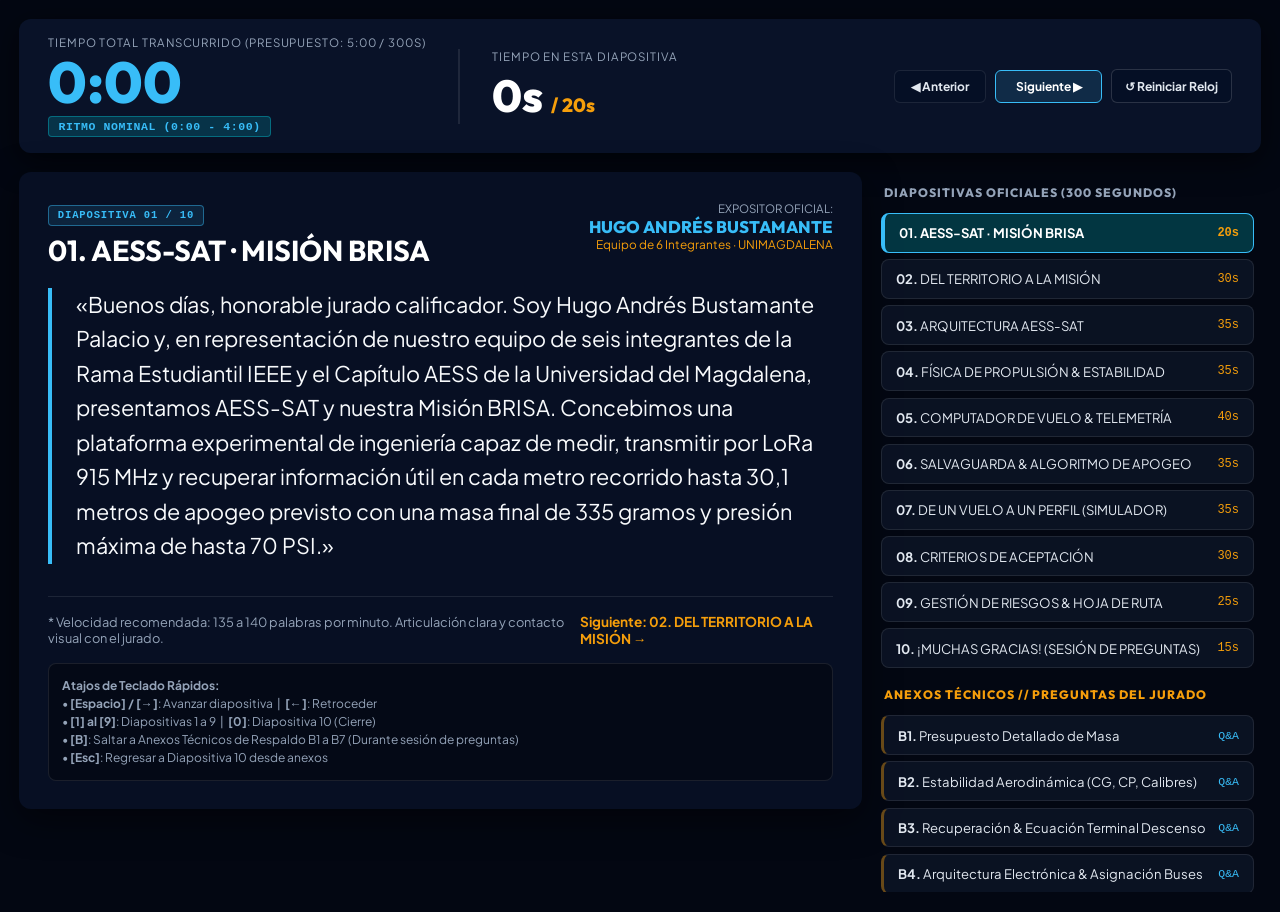
==== commit a5369fde: "Fix QR" ====
--- a/presentador.html
+++ b/presentador.html
@@ -4,7 +4,7 @@
   <meta charset="UTF-8">
   <meta name="viewport" content="width=device-width, initial-scale=1.0">
   <title>AESS-SAT · Consola del Expositor (Hugo Andrés Bustamante)</title>
-  <link rel="stylesheet" href="css/style.css">
+  <link rel="stylesheet" href="css/style.css?v=20261007">
   <style>
     body {
       background: #030712;
@@ -246,6 +246,6 @@
     </div>
   </div>
 
-  <script src="js/presentador.js"></script>
+  <script src="js/presentador.js?v=20261007"></script>
 </body>
 </html>
--- a/css/style.css
+++ b/css/style.css
@@ -330,15 +330,15 @@
   pointer-events: none;
 }
 
-/* Slides técnicas (3-9): fondo oscurecido para máxima legibilidad en proyector */
+/* Slides técnicas (3-9): fondo con video más perceptible, equilibrado y legible */
 .slide.technical-slide .slide-video {
-  opacity: 0.35;
-  filter: contrast(1.05) brightness(0.65) saturate(0.85);
+  opacity: 0.48;
+  filter: contrast(1.08) brightness(0.78) saturate(0.95);
 }
 
 .slide.technical-slide .slide-overlay {
-  background: radial-gradient(circle at center, rgba(3, 7, 18, 0.55) 0%, rgba(3, 7, 18, 0.94) 100%),
-              linear-gradient(180deg, rgba(3, 7, 18, 0.85) 0%, transparent 18%, transparent 80%, rgba(3, 7, 18, 0.95) 100%);
+  background: radial-gradient(circle at center, rgba(3, 7, 18, 0.35) 0%, rgba(3, 7, 18, 0.85) 100%),
+              linear-gradient(180deg, rgba(3, 7, 18, 0.75) 0%, transparent 20%, transparent 78%, rgba(3, 7, 18, 0.88) 100%);
 }
 
 /* ── CABECERA DE CADA DIAPOSITIVA (LIMPIA & CONTUNDENTE) ─────────── */
@@ -568,9 +568,9 @@
   position: relative;
   z-index: 4;
   display: grid;
-  grid-template-columns: 1fr 1.25fr;
-  gap: clamp(1rem, 2vw, 2rem);
-  align-items: center;
+  grid-template-columns: 1.15fr 1.05fr;
+  gap: clamp(1rem, 2vw, 1.8rem);
+  align-items: stretch;
   flex: 1;
   min-height: 0;
 }
@@ -579,56 +579,118 @@
   position: relative;
   display: flex;
   flex-direction: column;
-  align-items: center;
-  justify-content: center;
-  gap: clamp(0.3rem, 0.8vh, 0.5rem);
-  height: 100%;
-  padding: 0.5rem 0;
+  align-items: stretch;
+  justify-content: space-between;
+  gap: clamp(0.35rem, 0.8vh, 0.55rem);
+  flex: 1;
+  width: 100%;
+  padding: 0.2rem 0;
   transition: gap 0.35s cubic-bezier(0.16, 1, 0.3, 1);
 }
 
 .rocket-stage-stack.expanded {
-  gap: clamp(0.7rem, 1.6vh, 1.2rem);
+  gap: clamp(0.7rem, 1.5vh, 1.1rem);
 }
 
 .stage-part {
   cursor: pointer;
-  transition: var(--transition-smooth);
+  transition: all 0.25s cubic-bezier(0.16, 1, 0.3, 1);
   position: relative;
   display: flex;
   align-items: center;
+  gap: clamp(0.6rem, 1vw, 0.9rem);
+  padding: clamp(0.3rem, 0.6vh, 0.45rem) clamp(0.6rem, 0.9vw, 0.85rem);
+  border-radius: 8px;
+  background: rgba(3, 8, 20, 0.5);
+  border: 1px solid rgba(255, 255, 255, 0.08);
+}
+
+.stage-part:hover {
+  background: rgba(56, 189, 248, 0.08);
+  border-color: rgba(56, 189, 248, 0.35);
+  transform: translateX(3px);
+}
+
+.stage-part.active {
+  background: linear-gradient(90deg, rgba(56, 189, 248, 0.16) 0%, rgba(3, 8, 20, 0.8) 100%);
+  border-color: var(--accent-cyan);
+  box-shadow: 0 0 16px rgba(56, 189, 248, 0.25), inset 0 0 10px rgba(56, 189, 248, 0.08);
+  transform: translateX(4px);
+}
+
+.stage-img-wrapper {
+  flex: 0 0 clamp(64px, 5.8vw, 78px);
+  display: flex;
+  align-items: center;
   justify-content: center;
-}
-
-.stage-part svg {
-  filter: drop-shadow(0 3px 6px rgba(0, 0, 0, 0.6));
-  transition: var(--transition-smooth);
-}
-
-.stage-part:hover svg, .stage-part.active svg {
-  filter: drop-shadow(0 0 10px rgba(56, 189, 248, 0.5));
-  transform: scale(1.03);
-}
-
-.stage-label-tag {
-  position: absolute;
-  left: calc(100% + 15px);
-  white-space: nowrap;
+  height: clamp(44px, 6.2vh, 58px);
+  position: relative;
+}
+
+.stage-part .stage-img {
+  max-height: 100%;
+  max-width: 100%;
+  width: auto;
+  object-fit: contain;
+  filter: drop-shadow(0 3px 6px rgba(0, 0, 0, 0.65));
+  transition: transform 0.25s ease, filter 0.25s ease;
+}
+
+.stage-part:hover .stage-img,
+.stage-part.active .stage-img {
+  filter: drop-shadow(0 0 12px rgba(56, 189, 248, 0.75));
+  transform: scale(1.08);
+}
+
+.stage-text-block {
+  flex: 1;
+  min-width: 0;
+  display: flex;
+  flex-direction: column;
+  justify-content: center;
+}
+
+.stage-label-title {
   font-family: var(--font-title);
-  font-size: clamp(0.75rem, 0.9vw, 0.85rem);
+  font-size: clamp(0.76rem, 0.92vw, 0.86rem);
   font-weight: 800;
   text-transform: uppercase;
-  letter-spacing: 0.08em;
+  letter-spacing: 0.06em;
+  color: #e2e8f0;
+  transition: color 0.2s ease;
+  line-height: 1.25;
+}
+
+.stage-part:hover .stage-label-title,
+.stage-part.active .stage-label-title {
+  color: var(--accent-cyan);
+}
+
+.stage-label-sub {
+  font-size: clamp(0.66rem, 0.74vw, 0.72rem);
+  color: var(--text-muted);
+  line-height: 1.25;
+  margin-top: 0.12rem;
+}
+
+.stage-part.active .stage-label-sub {
   color: var(--text-secondary);
-  opacity: 0.8;
-  transition: var(--transition-smooth);
-  text-shadow: var(--text-shadow-clean);
-}
-
-.stage-part:hover .stage-label-tag, .stage-part.active .stage-label-tag {
+}
+
+.stage-indicator-arrow {
+  flex: 0 0 14px;
+  font-size: 0.85rem;
+  color: var(--text-muted);
+  text-align: right;
+  transition: all 0.2s ease;
+  opacity: 0.4;
+}
+
+.stage-part:hover .stage-indicator-arrow,
+.stage-part.active .stage-indicator-arrow {
   color: var(--accent-cyan);
   opacity: 1;
-  transform: translateX(4px);
+  transform: translateX(3px);
 }
 
 /* ══════════════════════════════════════════════════════════════════════
@@ -1133,9 +1195,59 @@
 }
 
 .slide10-qr-card .qr-img-box img {
-  width: clamp(90px, 9vw, 115px);
-  height: clamp(90px, 9vw, 115px);
+  width: clamp(110px, 10vw, 150px);
+  height: clamp(110px, 10vw, 150px);
   display: block;
+}
+
+/* ── PORTADA: QR DE ACCESO A LA PRESENTACIÓN (ARRIBA A LA DERECHA) ── */
+.cover-header {
+  display: flex;
+  justify-content: space-between;
+  align-items: center;
+  gap: clamp(0.9rem, 1.6vw, 1.4rem);
+}
+
+.cover-qr-card {
+  flex: none;
+  display: flex;
+  flex-direction: column;
+  align-items: center;
+  padding: 0.45rem;
+  background: rgba(4, 10, 24, 0.88);
+  border: 1px solid var(--border-cyan);
+  border-radius: 10px;
+  backdrop-filter: blur(12px);
+  box-shadow: 0 8px 24px rgba(0, 0, 0, 0.5), 0 0 15px rgba(56, 189, 248, 0.15);
+  text-decoration: none;
+  transition: transform 0.25s ease, border-color 0.25s ease;
+}
+
+.cover-qr-card:hover {
+  transform: translateY(-2px);
+  border-color: var(--accent-cyan);
+}
+
+.cover-qr-card .qr-img-box {
+  background: #ffffff;
+  padding: 4px;
+  border-radius: 6px;
+}
+
+.cover-qr-card .qr-img-box img {
+  width: clamp(92px, 8vw, 128px) !important;
+  height: clamp(92px, 8vw, 128px) !important;
+  display: block;
+}
+
+.cover-qr-caption {
+  margin-top: 0.3rem;
+  font-family: var(--font-title);
+  font-size: 0.6rem;
+  font-weight: 800;
+  color: var(--accent-cyan);
+  letter-spacing: 0.05em;
+  text-align: center;
 }
 
 /* ── THUMBNAIL DE ESQUEMÁTICO EN DIAPOSITIVA 05 ───────────────────── */
@@ -1191,8 +1303,9 @@
   opacity: 1;
 }
 
-/* ── MODAL FULL-SCREEN PARA EL ESQUEMÁTICO REAL ───────────────────── */
-.schematic-modal {
+/* ── MODAL FULL-SCREEN PARA EL ESQUEMÁTICO REAL Y DASHBOARD ─────── */
+.schematic-modal,
+.dashboard-modal {
   position: fixed;
   inset: 0;
   z-index: 1000;
@@ -1202,18 +1315,21 @@
   padding: 1.5rem;
 }
 
-.schematic-modal.hidden {
+.schematic-modal.hidden,
+.dashboard-modal.hidden {
   display: none !important;
 }
 
-.schematic-modal-backdrop {
+.schematic-modal-backdrop,
+.dashboard-modal-backdrop {
   position: absolute;
   inset: 0;
-  background: rgba(2, 6, 18, 0.9);
-  backdrop-filter: blur(10px);
-}
-
-.schematic-modal-content {
+  background: rgba(2, 6, 18, 0.92);
+  backdrop-filter: blur(12px);
+}
+
+.schematic-modal-content,
+.dashboard-modal-content {
   position: relative;
   z-index: 2;
   background: rgba(4, 11, 28, 0.98);
@@ -1229,12 +1345,18 @@
   animation: modalPopIn 0.25s ease-out;
 }
 
+.dashboard-modal-content {
+  border-color: rgba(245, 158, 11, 0.6);
+  box-shadow: 0 20px 50px rgba(0, 0, 0, 0.85), 0 0 35px rgba(245, 158, 11, 0.2);
+}
+
 @keyframes modalPopIn {
   from { opacity: 0; transform: scale(0.96); }
   to { opacity: 1; transform: scale(1); }
 }
 
-.schematic-modal-header {
+.schematic-modal-header,
+.dashboard-modal-header {
   display: flex;
   justify-content: space-between;
   align-items: flex-start;
@@ -1243,7 +1365,8 @@
   border-bottom: 1px solid var(--border-subtle);
 }
 
-.schematic-modal-body {
+.schematic-modal-body,
+.dashboard-modal-body {
   flex: 1;
   min-height: 0;
   display: flex;
@@ -1256,7 +1379,8 @@
   overflow: hidden;
 }
 
-.schematic-modal-body img {
+.schematic-modal-body img,
+.dashboard-modal-body img {
   max-width: 100%;
   max-height: 64vh;
   object-fit: contain;
@@ -1264,7 +1388,8 @@
   box-shadow: 0 4px 15px rgba(0, 0, 0, 0.6);
 }
 
-.schematic-modal-footer {
+.schematic-modal-footer,
+.dashboard-modal-footer {
   display: flex;
   justify-content: space-between;
   align-items: center;
@@ -1273,3 +1398,347 @@
   border-top: 1px solid var(--border-subtle);
 }
 
+
+/* ══════════════════════════════════════════════════════════════════════
+   ADAPTACIÓN A DISPOSITIVOS MÓVILES (≤ 900px)
+   Una columna, desplazamiento vertical dentro de cada diapositiva y
+   navegación táctil con botones en el pie.
+   ══════════════════════════════════════════════════════════════════════ */
+@media (max-width: 900px) {
+  html, body {
+    user-select: auto;
+  }
+
+  .deck-container {
+    height: 100vh;
+    height: 100dvh;
+  }
+
+  /* ── Cabecera compacta ── */
+  .top-header-bar {
+    padding: 0.4rem 0.75rem;
+    gap: 0.5rem;
+  }
+
+  .top-header-logos {
+    gap: 8px;
+  }
+
+  .top-header-logos img {
+    height: 28px;
+  }
+
+  .top-brand,
+  #btn-presenter,
+  #timer-pill {
+    display: none;
+  }
+
+  .top-controls {
+    opacity: 1;
+  }
+
+  .action-btn {
+    padding: 0.35rem 0.6rem;
+    min-height: 34px;
+  }
+
+  .slide-number-display {
+    font-size: 1rem;
+    white-space: nowrap;
+  }
+
+  /* En anexos solo se muestra "B1 // RESPALDO" sin la píldora */
+  .slide-number-display .status-badge {
+    display: none;
+  }
+
+  .slide-number-display .tracker-total {
+    font-size: 0.75rem;
+  }
+
+  /* ── Diapositivas con scroll vertical ── */
+  .slide {
+    padding: 0.9rem 1rem 1.5rem;
+    gap: 0.9rem;
+    overflow-x: hidden;
+    overflow-y: auto;
+    -webkit-overflow-scrolling: touch;
+    overscroll-behavior: contain;
+  }
+
+  .slide.active {
+    animation-name: slideFadeInMobile;
+  }
+
+  /* El fondo de video queda fijo mientras el contenido se desplaza */
+  .slide-bg-container {
+    position: fixed;
+  }
+
+  .slide > * {
+    flex-shrink: 0;
+  }
+
+  .slide-category-tag {
+    display: block;
+    font-size: 0.66rem;
+    letter-spacing: 0.1em;
+  }
+
+  .slide-category-tag::before {
+    vertical-align: middle;
+    margin-right: 0.4rem;
+  }
+
+  .slide-title-hero,
+  #slide-1 .slide-title-hero {
+    font-size: clamp(1.45rem, 7vw, 2.1rem) !important;
+  }
+
+  .slide-subtitle-clean {
+    font-size: 0.85rem;
+  }
+
+  .slide-header > div[style*="justify-content: space-between"] {
+    flex-wrap: wrap;
+    gap: 0.4rem;
+  }
+
+  /* Rejillas principales de cada diapositiva → una columna */
+  .slide [style*="grid-template-columns"][style*="flex: 1"],
+  .arch-diagram-grid,
+  .exploded-view-container,
+  .flight-sim-wrapper {
+    grid-template-columns: 1fr !important;
+    flex: none !important;
+  }
+
+  .slide [style*="flex: 1"],
+  .slide [style*="flex: 0.95"] {
+    flex: none !important;
+    min-height: auto !important;
+  }
+
+  .slide [style*="height: 100%"] {
+    height: auto !important;
+  }
+
+  /* Rejillas internas de 4 columnas → 2 */
+  .slide [style*="repeat(4, 1fr)"] {
+    grid-template-columns: repeat(2, 1fr) !important;
+  }
+
+  .samaria-card, .aero-card {
+    padding: 0.85rem 0.9rem;
+  }
+
+  .giant-metric-num {
+    font-size: 1.7rem;
+  }
+
+  /* ── Slide 1: silueta del cohete ── */
+  #slide-1 img[src*="cohete_slide_1"] {
+    max-height: 260px !important;
+  }
+
+  .cover-header {
+    align-items: flex-start;
+    gap: 0.75rem;
+  }
+
+  .cover-qr-card {
+    padding: 0.3rem;
+  }
+
+  .cover-qr-card .qr-img-box img {
+    width: 72px !important;
+    height: 72px !important;
+  }
+
+  .cover-qr-caption {
+    display: none;
+  }
+
+  /* ── Slide 3: despiece ── */
+  .rocket-stage-stack {
+    gap: 0.45rem;
+  }
+
+  /* ── Slide 5: periféricos ── */
+  .arch-core-box {
+    padding: 0.8rem 0.9rem;
+  }
+
+  /* ── Slide 7: simulador ── */
+  .sim-controls-strip {
+    flex-wrap: wrap;
+    padding: 0.6rem 0.75rem;
+  }
+
+  .sim-slider-container {
+    flex: 1 1 100%;
+    order: -1;
+  }
+
+  .sim-controls-strip > div:last-child {
+    flex-wrap: wrap;
+  }
+
+  .vertical-flight-track {
+    height: 240px;
+  }
+
+  #slide-7 .flight-sim-wrapper > .samaria-card {
+    height: 280px;
+  }
+
+  .hud-gauges-col {
+    display: grid;
+    grid-template-columns: repeat(2, 1fr);
+  }
+
+  .hud-gauge-value {
+    font-size: 1.35rem;
+  }
+
+  /* ── Slide 8: criterios ── */
+  .criteria-grid-5 {
+    grid-template-columns: repeat(2, 1fr);
+    flex: none;
+  }
+
+  /* ── Slide 10: cierre centrado sin desbordes ── */
+  #slide-10 > div:not(.slide-bg-container) {
+    width: 100%;
+    gap: 0.75rem !important;
+  }
+
+  #slide-10 > div:not(.slide-bg-container) > * {
+    max-width: 100%;
+  }
+
+  #slide-10 .slide-title-hero {
+    font-size: clamp(2rem, 10vw, 2.6rem) !important;
+  }
+
+  #slide-10 div[style*="gap: 1.8rem"] {
+    gap: 1rem !important;
+    flex-wrap: wrap;
+    justify-content: center;
+  }
+
+  #slide-10 div[style*="gap: 1.8rem"] img {
+    height: 34px !important;
+  }
+
+  #slide-10 .status-badge,
+  #slide-10 .action-btn {
+    white-space: normal;
+    text-align: center;
+    justify-content: center;
+  }
+
+  /* ── Tablas de respaldo: desplazamiento horizontal propio ── */
+  .slide table {
+    display: block;
+    overflow-x: auto;
+    -webkit-overflow-scrolling: touch;
+    max-width: 100%;
+  }
+
+  /* ── Slide 10: QR en flujo normal ── */
+  .slide10-qr-card {
+    position: static;
+    align-self: center;
+    margin-top: 0.5rem;
+  }
+
+  /* ── Pie con navegación táctil ── */
+  .bottom-footer-bar {
+    padding: 0.45rem 0.75rem;
+    padding-bottom: calc(0.45rem + env(safe-area-inset-bottom));
+    gap: 0.5rem;
+  }
+
+  .footer-logos-strip img {
+    height: 24px;
+  }
+
+  .footer-brand-tag {
+    display: none;
+  }
+
+  .footer-nav-controls {
+    display: flex;
+    gap: 0.5rem;
+  }
+
+  .footer-nav-controls .action-btn {
+    white-space: nowrap;
+    font-size: 0.85rem;
+    padding: 0.45rem 0.9rem;
+    min-height: 40px;
+  }
+
+  /* ── Guion y modales ── */
+  .notes-drawer {
+    padding: 1rem;
+    max-height: 60vh;
+    overflow-y: auto;
+  }
+
+  .notes-header {
+    flex-wrap: wrap;
+    gap: 0.3rem;
+  }
+
+  .schematic-modal,
+  .dashboard-modal {
+    padding: 0.6rem;
+  }
+
+  .schematic-modal-content,
+  .dashboard-modal-content {
+    padding: 0.8rem;
+    max-height: 94vh;
+  }
+
+  .schematic-modal-footer,
+  .dashboard-modal-footer {
+    flex-direction: column;
+    align-items: flex-start;
+    gap: 0.3rem;
+  }
+}
+
+/* Teléfonos estrechos: periféricos y criterios en una sola columna */
+@media (max-width: 520px) {
+  .arch-peripherals-grid,
+  .criteria-grid-5 {
+    grid-template-columns: 1fr;
+  }
+
+  .slide [style*="repeat(3, 1fr)"] {
+    gap: 0.4rem !important;
+  }
+
+  /* Pie: solo los botones de navegación, a todo el ancho */
+  .footer-logos-strip {
+    display: none;
+  }
+
+  .footer-nav-controls {
+    flex: 1;
+  }
+
+  .footer-nav-controls .action-btn {
+    flex: 1;
+    justify-content: center;
+  }
+}
+
+@keyframes slideFadeInMobile {
+  from { opacity: 0; }
+  to { opacity: 1; }
+}
